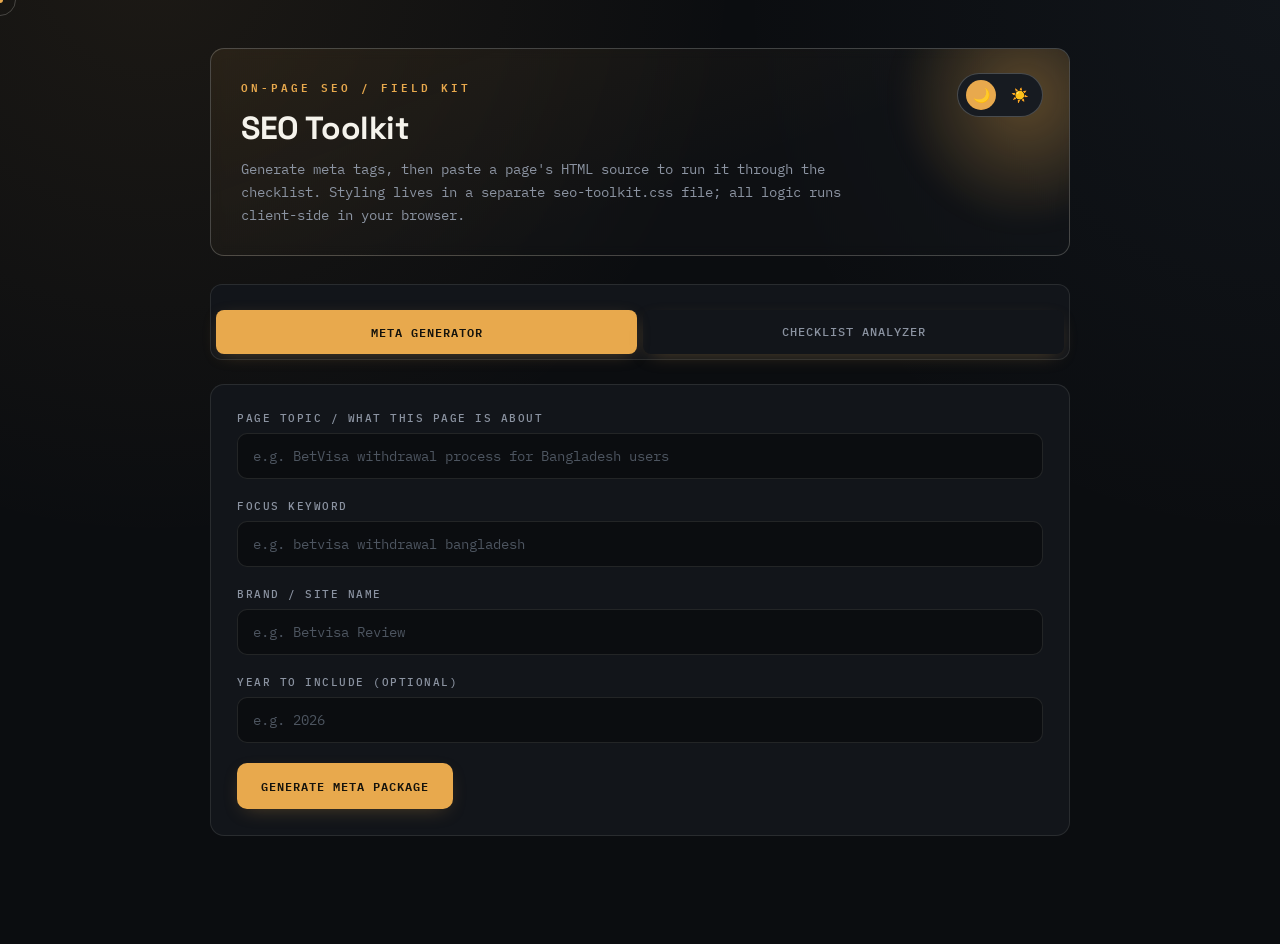
==== index.html @ 2aec8676 "Rename seo-toolkit.html to index.html" ====
<!DOCTYPE html>
<html lang="en">
<head>
<meta charset="UTF-8">
<meta name="viewport" content="width=device-width, initial-scale=1.0">
<title>SEO Toolkit — Generator + Checklist Analyzer</title>
<link rel="stylesheet" href="seo-toolkit.css">
</head>
<body>
<div class="cursor-ring" id="cursorRing"></div>
<div class="cursor-dot" id="cursorDot"></div>
<div class="wrap">

<div class="masthead">
  <div class="theme-toggle">
    <button id="themeDark" title="Dark mode">🌙</button>
    <button id="themeLight" title="Light mode">☀️</button>
  </div>
  <p class="eyebrow">On-Page SEO / Field Kit</p>
  <h1>SEO Toolkit</h1>
  <p class="sub">Generate meta tags, then paste a page's HTML source to run it through the checklist. Styling lives in a separate seo-toolkit.css file; all logic runs client-side in your browser.</p>
</div>

<div class="tabs">
  <button class="tab active" data-tab="generator">Meta Generator</button>
  <button class="tab" data-tab="checker">Checklist Analyzer</button>
</div>

<!-- GENERATOR PANEL -->
<div class="panel active" id="generator">
  <div class="card">
    <label>Page topic / what this page is about</label>
    <input type="text" id="gen-topic" placeholder="e.g. BetVisa withdrawal process for Bangladesh users">

    <label>Focus keyword</label>
    <input type="text" id="gen-keyword" placeholder="e.g. betvisa withdrawal bangladesh">

    <label>Brand / site name</label>
    <input type="text" id="gen-brand" placeholder="e.g. Betvisa Review">

    <label>Year to include (optional)</label>
    <input type="text" id="gen-year" placeholder="e.g. 2026">

    <button onclick="generateMeta()">Generate Meta Package</button>
  </div>

  <div class="card" id="gen-output" style="display:none;">
    <div class="section-label">Title Tag Options</div>
    <div id="gen-titles"></div>

    <div class="section-label">Meta Description Options</div>
    <div id="gen-descriptions"></div>

    <div class="section-label">Focus Keyword</div>
    <div class="result">
      <button class="copy" onclick="copyText('gen-fk')">Copy</button>
      <div class="val" id="gen-fk"></div>
    </div>
  </div>
</div>

<!-- CHECKER PANEL -->
<div class="panel" id="checker">
  <div class="card">
    <label>Page URL (used to check canonical / self-referencing links)</label>
    <input type="text" id="check-url" placeholder="https://example.com/page-slug/">

    <label>Paste the page's HTML source (Ctrl+U on the live page, then Ctrl+A, Ctrl+C, paste here)</label>
    <textarea id="check-html" placeholder="&lt;html&gt;...&lt;/html&gt;"></textarea>

    <button onclick="runChecklist()">Run Checklist</button>
    <button class="secondary" onclick="document.getElementById('check-html').value='';document.getElementById('check-results').style.display='none';">Clear</button>
    <div class="hint">Tip: on the live page, right-click → "View Page Source", select all, copy, paste above. This tool cannot fetch pages directly (browsers block cross-site requests) — pasting the source is the reliable way.</div>
  </div>

  <div id="check-results" style="display:none;">
    <div class="card" id="check-meta-card">
      <div class="section-label">Auto-Suggested Meta (pulled from this page's own H1 &amp; title)</div>
      <div id="check-titles"></div>
      <div class="section-label">Meta Description Options</div>
      <div id="check-descriptions"></div>
      <div class="section-label">Focus Keyword</div>
      <div class="result">
        <button class="copy" onclick="copyText('check-fk')">Copy</button>
        <div class="val" id="check-fk"></div>
      </div>
      <div class="hint" id="check-extract-note"></div>
    </div>

    <div class="summary" id="check-summary"></div>
    <div class="card" id="check-list"></div>
  </div>
</div>

</div><!-- /.wrap -->

<script src="seo-toolkit.js"></script>

</body>
</html>
---- seo-toolkit.css ----
@import url('https://fonts.googleapis.com/css2?family=Space+Grotesk:wght@500;600;700&family=IBM+Plex+Mono:wght@400;500;600&display=swap');

:root{
  --ink:#0b0d10; --paper:#f5f3ec; --panel:#12151a; --panel2:#171b21;
  --line: rgba(245,243,236,0.10); --line-strong: rgba(245,243,236,0.22);
  --text:#eceae3; --muted:#8b93a1;
  --accent:#e8a94d; --accent-soft:#c98a3a; --accent-glow: rgba(232,169,77,0.35);
  --good:#7dd88f; --bad:#ef6a5f; --warn:#e8a94d;
}

html[data-theme="light"]{
  --ink:#f7f5ef; --paper:#1c1c1a; --panel:#ffffff; --panel2:#f0eee5;
  --line: rgba(20,20,18,0.10); --line-strong: rgba(20,20,18,0.20);
  --text:#242420; --muted:#6b7280;
  --accent:#c9822f; --accent-soft:#a86a22; --accent-glow: rgba(201,130,47,0.25);
  --good:#2c9a56; --bad:#d9463b; --warn:#c9822f;
}
html[data-theme="light"] body{
  background:
    radial-gradient(circle at 12% -5%, rgba(201,130,47,0.06), transparent 40%),
    radial-gradient(circle at 100% 0%, rgba(125,168,216,0.05), transparent 35%),
    var(--ink);
}
html[data-theme="light"] .tab.active,
html[data-theme="light"] button:not(.secondary){ color:#fff8ef; }

*{box-sizing:border-box;}
html{scroll-behavior:smooth;}

body{
  margin:0; font-family:'IBM Plex Mono', ui-monospace, monospace;
  background:
    radial-gradient(circle at 12% -5%, rgba(232,169,77,0.08), transparent 40%),
    radial-gradient(circle at 100% 0%, rgba(125,168,216,0.05), transparent 35%),
    var(--ink);
  color:var(--text); padding:48px 24px 90px;
  background-attachment:fixed;
  cursor:none;
}

/* ============ CUSTOM CURSOR ============ */
.cursor-dot, .cursor-ring{
  position:fixed; top:0; left:0; pointer-events:none; z-index:9999;
  transform:translate(-50%,-50%);
}
.cursor-dot{
  width:6px; height:6px; border-radius:50%; background:var(--accent);
  transition:transform .1s ease, background .2s ease;
}
.cursor-ring{
  width:32px; height:32px; border-radius:50%; border:1px solid var(--line-strong);
  transition:width .18s ease, height .18s ease, border-color .18s ease, transform .06s linear, opacity .18s ease;
}
body.cursor-active .cursor-ring{
  border-color:var(--accent); width:44px; height:44px;
}
body.cursor-active .cursor-dot{
  background:var(--paper); transform:translate(-50%,-50%) scale(0.6);
}
.cursor-ring.clicking{ width:24px; height:24px; border-color:var(--accent); }

@media (hover:none), (pointer:coarse){
  body{cursor:auto;}
  .cursor-dot, .cursor-ring{display:none;}
}

/* click ripple */
.click-ripple{
  position:fixed; z-index:9998; pointer-events:none;
  width:10px; height:10px; border-radius:50%;
  border:1px solid var(--accent);
  transform:translate(-50%,-50%); opacity:0.9;
  animation:rippleOut .5s ease-out forwards;
}
@keyframes rippleOut{
  to{ width:70px; height:70px; opacity:0; }
}

/* ============ LAYOUT ============ */
.wrap{max-width:860px; margin:0 auto;}

.masthead{
  border:1px solid var(--line-strong); border-radius:14px; padding:28px 30px;
  margin-bottom:28px; position:relative; overflow:hidden;
  background:linear-gradient(160deg, rgba(232,169,77,0.08), rgba(255,255,255,0.015) 60%);
  backdrop-filter:blur(6px);
}
.masthead::after{
  content:''; position:absolute; top:-40%; right:-10%; width:260px; height:260px;
  background:radial-gradient(circle, var(--accent-glow), transparent 70%);
  filter:blur(10px); pointer-events:none;
}
.eyebrow{
  font-size:11px; letter-spacing:3px; color:var(--accent); text-transform:uppercase;
  margin:0 0 12px; font-weight:600; position:relative;
}
h1{
  font-family:'Space Grotesk', sans-serif; font-size:32px; font-weight:700;
  margin:0 0 10px; letter-spacing:-0.4px; color:var(--paper); position:relative;
}
.sub{color:var(--muted); margin:0; font-size:13.5px; line-height:1.7; max-width:600px; position:relative;}

/* ============ TABS ============ */
.tabs{
  display:flex; gap:6px; margin-bottom:24px; padding:5px;
  background:var(--panel); border:1px solid var(--line); border-radius:12px;
}
.tab{
  flex:1; padding:12px 18px; background:transparent; border:none; border-radius:8px;
  cursor:none; font-size:12px; color:var(--muted); font-family:'IBM Plex Mono',monospace;
  letter-spacing:1px; text-transform:uppercase; font-weight:500;
  transition:background .18s ease, color .18s ease; text-align:center;
}
.tab.active{background:var(--accent); color:#15130c; font-weight:600; box-shadow:0 4px 18px -6px var(--accent-glow);}
.tab:not(.active):hover{color:var(--text); background:var(--panel2);}
.panel{display:none;}
.panel.active{display:block; animation:fadeIn .3s ease;}
@keyframes fadeIn{from{opacity:0; transform:translateY(6px);} to{opacity:1; transform:translateY(0);}}

/* ============ CARDS ============ */
.card{
  background:var(--panel); border:1px solid var(--line); border-radius:14px;
  padding:26px; margin-bottom:18px; position:relative;
  transition:border-color .2s ease;
}
.card:hover{border-color:var(--line-strong);}

label{
  display:block; font-size:10.5px; color:var(--muted); margin-bottom:8px; margin-top:20px;
  text-transform:uppercase; letter-spacing:1.5px; font-weight:500;
}
label:first-child{margin-top:0;}

input[type=text], textarea{
  width:100%; background:var(--ink); border:1px solid var(--line); color:var(--text);
  padding:13px 15px; border-radius:10px; font-size:13.5px; font-family:'IBM Plex Mono',monospace;
  transition:border-color .18s ease, box-shadow .18s ease;
}
input[type=text]:focus, textarea:focus{
  outline:none; border-color:var(--accent); box-shadow:0 0 0 3px rgba(232,169,77,0.12);
}
input[type=text]::placeholder, textarea::placeholder{color:#4d5560;}
textarea{min-height:180px; font-size:11.5px; resize:vertical; line-height:1.6;}

/* ============ BUTTONS ============ */
button{
  background:var(--accent); color:#15130c; border:none; padding:13px 24px;
  border-radius:10px; font-size:12px; cursor:none; margin-top:20px; font-weight:600;
  font-family:'IBM Plex Mono',monospace; letter-spacing:1px; text-transform:uppercase;
  transition:transform .12s ease, box-shadow .18s ease, background .18s ease;
  box-shadow:0 6px 20px -8px var(--accent-glow);
}
button:hover{background:#f2bd6b; box-shadow:0 8px 24px -6px var(--accent-glow); transform:translateY(-1px);}
button:active{transform:translateY(0) scale(0.97);}
button.secondary{
  background:transparent; border:1px solid var(--line-strong); color:var(--muted);
  margin-left:10px; box-shadow:none;
}
button.secondary:hover{color:var(--text); border-color:var(--text); background:transparent; box-shadow:none; transform:none;}

/* ============ RESULT BLOCKS ============ */
.result{
  background:var(--ink); border:1px solid var(--line); border-radius:10px;
  padding:16px 18px; margin-top:10px; position:relative;
  transition:border-color .18s ease;
}
.result:hover{border-color:var(--line-strong);}
.result .val{
  font-size:14px; line-height:1.6; word-break:break-word; white-space:pre-wrap;
  font-family:'Space Grotesk',sans-serif; color:var(--paper);
}
.charcount{font-size:10.5px; margin-top:9px; letter-spacing:0.5px; text-transform:uppercase; font-weight:500;}
.charcount.ok{color:var(--good);}
.charcount.bad{color:var(--bad);}
.copy{
  position:absolute; top:12px; right:12px; background:transparent; border:1px solid var(--line-strong);
  color:var(--muted); font-size:10px; padding:5px 12px; border-radius:6px; cursor:none; margin:0;
  letter-spacing:1px; text-transform:uppercase; transition:color .15s ease, border-color .15s ease;
}
.copy:hover{color:var(--accent); border-color:var(--accent);}

.section-label{
  font-size:10.5px; color:var(--accent); text-transform:uppercase; letter-spacing:2px;
  margin:24px 0 10px; font-weight:600; display:flex; align-items:center; gap:10px;
}
.section-label::after{content:''; flex:1; height:1px; background:var(--line);}
.section-label:first-child{margin-top:0;}

/* ============ CHECKLIST ITEMS ============ */
.check-item{
  display:flex; gap:14px; padding:15px 0; border-bottom:1px solid var(--line);
  align-items:flex-start; transition:padding-left .15s ease;
}
.check-item:hover{padding-left:4px;}
.check-item:last-child{border-bottom:none;}
.icon{
  font-size:12px; width:24px; height:24px; flex-shrink:0; text-align:center;
  border-radius:50%; display:flex; align-items:center; justify-content:center;
  margin-top:1px; font-weight:700; font-family:'Space Grotesk',sans-serif;
}
.icon.pass{color:var(--good); background:rgba(125,216,143,0.12); border:1px solid rgba(125,216,143,0.35);}
.icon.fail{color:var(--bad); background:rgba(239,106,95,0.12); border:1px solid rgba(239,106,95,0.35);}
.icon.warn{color:var(--warn); background:rgba(232,169,77,0.12); border:1px solid rgba(232,169,77,0.35);}
.check-text .title{font-size:13.5px; font-weight:600; margin-bottom:4px; font-family:'Space Grotesk',sans-serif; color:var(--paper);}
.check-text .detail{font-size:12.5px; color:var(--muted); line-height:1.65;}

/* ============ SUMMARY STATS ============ */
.summary{display:flex; gap:12px; margin-bottom:18px; flex-wrap:wrap;}
.stat{
  background:var(--panel); border:1px solid var(--line); border-radius:12px;
  padding:18px 20px; text-align:center; flex:1; min-width:100px; position:relative; overflow:hidden;
  transition:transform .15s ease;
}
.stat:hover{transform:translateY(-2px);}
.stat .num{font-size:32px; font-weight:700; font-family:'Space Grotesk',sans-serif;}
.stat .lbl{font-size:10px; color:var(--muted); text-transform:uppercase; margin-top:4px; letter-spacing:2px;}
.stat.pass{border-color:rgba(125,216,143,0.3);} .stat.pass .num{color:var(--good);}
.stat.fail{border-color:rgba(239,106,95,0.3);} .stat.fail .num{color:var(--bad);}
.stat.warn{border-color:rgba(232,169,77,0.3);} .stat.warn .num{color:var(--warn);}

.hint{
  font-size:11.5px; color:var(--muted); margin-top:14px; line-height:1.7;
  padding-top:14px; border-top:1px dashed var(--line);
}

/* ============ THEME TOGGLE ============ */
.theme-toggle{
  position:absolute; top:24px; right:26px; z-index:2;
  display:flex; align-items:center; gap:8px;
  background:var(--panel2); border:1px solid var(--line-strong); border-radius:999px;
  padding:6px 8px; cursor:none;
}
.theme-toggle button{
  all:unset; cursor:none; width:30px; height:30px; border-radius:50%;
  display:flex; align-items:center; justify-content:center; font-size:14px;
  transition:background .18s ease, color .18s ease; margin:0; box-shadow:none;
  color:var(--muted);
}
.theme-toggle button.active{background:var(--accent); color:#15130c;}

/* ============ RESPONSIVE ============ */
@media (max-width: 720px){
  body{padding:70px 16px 60px;}
  .masthead{padding:22px 20px; border-radius:12px;}
  .theme-toggle{top:16px; right:16px; padding:5px 6px;}
  .theme-toggle button{width:26px; height:26px; font-size:12px;}
  h1{font-size:24px;}
  .sub{font-size:12.5px; max-width:100%;}
  .eyebrow{font-size:10px;}

  .tabs{flex-direction:column; gap:4px;}
  .tab{padding:12px;}

  .card{padding:18px; border-radius:12px;}
  textarea{min-height:140px; font-size:11px;}

  button{width:100%; margin-right:0;}
  button.secondary{margin-left:0; margin-top:10px;}

  .summary{flex-direction:column;}
  .stat{min-width:0;}

  .check-item{gap:10px;}
  .check-text .title{font-size:13px;}
  .check-text .detail{font-size:12px;}

  .copy{position:static; display:inline-block; margin-bottom:10px;}
  .result{padding:14px;}
}

@media (max-width: 420px){
  h1{font-size:21px;}
  .masthead::after{display:none;}
}
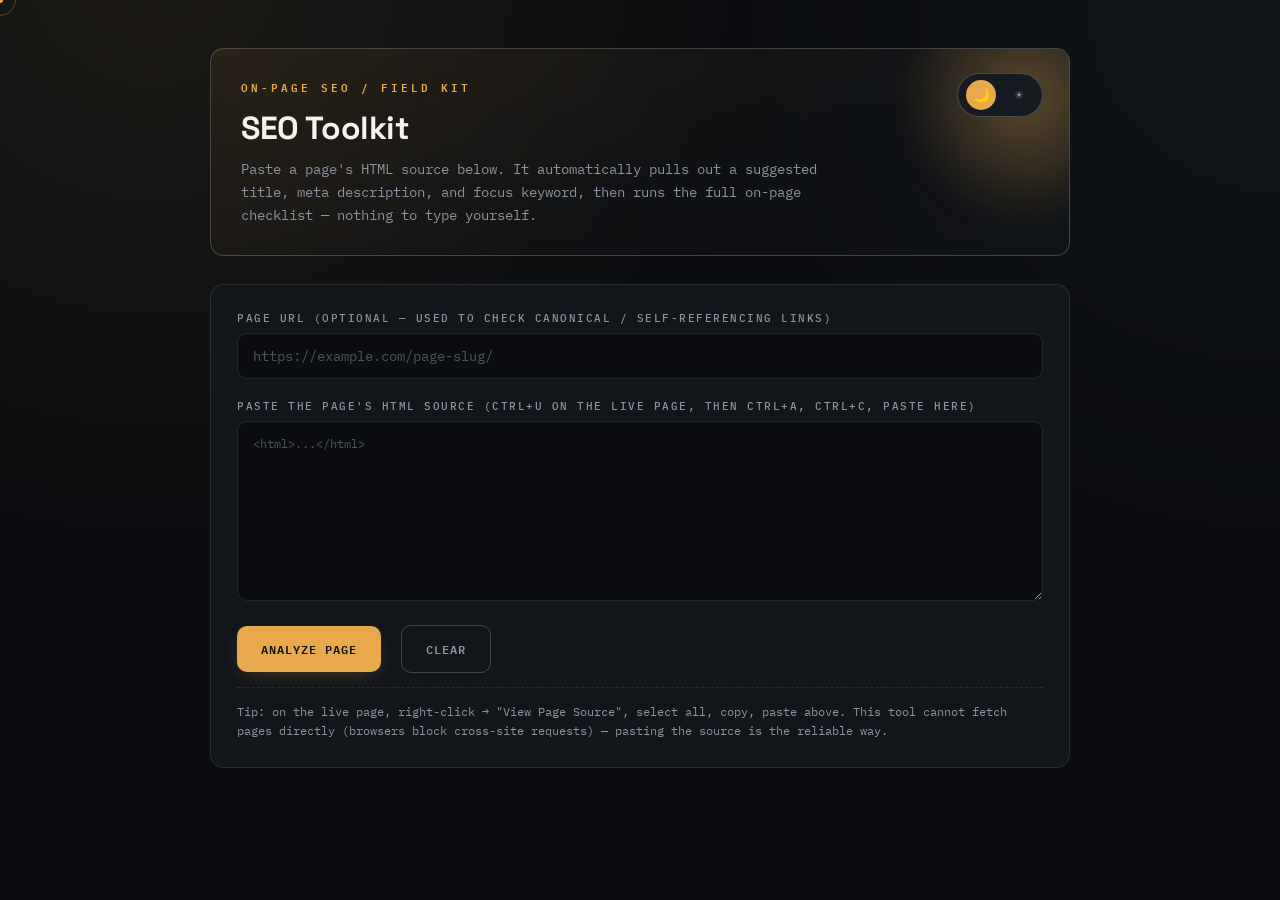
==== commit 070f1e2b: "Revise SEO Toolkit instructions and labels" ====
--- a/index.html
+++ b/index.html
@@ -18,68 +18,30 @@
   </div>
   <p class="eyebrow">On-Page SEO / Field Kit</p>
   <h1>SEO Toolkit</h1>
-  <p class="sub">Generate meta tags, then paste a page's HTML source to run it through the checklist. Styling lives in a separate seo-toolkit.css file; all logic runs client-side in your browser.</p>
+  <p class="sub">Paste a page's HTML source below. It automatically pulls out a suggested title, meta description, and focus keyword, then runs the full on-page checklist — nothing to type yourself.</p>
 </div>
 
-<div class="tabs">
-  <button class="tab active" data-tab="generator">Meta Generator</button>
-  <button class="tab" data-tab="checker">Checklist Analyzer</button>
-</div>
-
-<!-- GENERATOR PANEL -->
-<div class="panel active" id="generator">
+<!-- SINGLE PANEL: paste source, get everything -->
+<div class="panel active" id="checker">
   <div class="card">
-    <label>Page topic / what this page is about</label>
-    <input type="text" id="gen-topic" placeholder="e.g. BetVisa withdrawal process for Bangladesh users">
-
-    <label>Focus keyword</label>
-    <input type="text" id="gen-keyword" placeholder="e.g. betvisa withdrawal bangladesh">
-
-    <label>Brand / site name</label>
-    <input type="text" id="gen-brand" placeholder="e.g. Betvisa Review">
-
-    <label>Year to include (optional)</label>
-    <input type="text" id="gen-year" placeholder="e.g. 2026">
-
-    <button onclick="generateMeta()">Generate Meta Package</button>
-  </div>
-
-  <div class="card" id="gen-output" style="display:none;">
-    <div class="section-label">Title Tag Options</div>
-    <div id="gen-titles"></div>
-
-    <div class="section-label">Meta Description Options</div>
-    <div id="gen-descriptions"></div>
-
-    <div class="section-label">Focus Keyword</div>
-    <div class="result">
-      <button class="copy" onclick="copyText('gen-fk')">Copy</button>
-      <div class="val" id="gen-fk"></div>
-    </div>
-  </div>
-</div>
-
-<!-- CHECKER PANEL -->
-<div class="panel" id="checker">
-  <div class="card">
-    <label>Page URL (used to check canonical / self-referencing links)</label>
+    <label>Page URL (optional — used to check canonical / self-referencing links)</label>
     <input type="text" id="check-url" placeholder="https://example.com/page-slug/">
 
     <label>Paste the page's HTML source (Ctrl+U on the live page, then Ctrl+A, Ctrl+C, paste here)</label>
     <textarea id="check-html" placeholder="&lt;html&gt;...&lt;/html&gt;"></textarea>
 
-    <button onclick="runChecklist()">Run Checklist</button>
+    <button onclick="runChecklist()">Analyze Page</button>
     <button class="secondary" onclick="document.getElementById('check-html').value='';document.getElementById('check-results').style.display='none';">Clear</button>
     <div class="hint">Tip: on the live page, right-click → "View Page Source", select all, copy, paste above. This tool cannot fetch pages directly (browsers block cross-site requests) — pasting the source is the reliable way.</div>
   </div>
 
   <div id="check-results" style="display:none;">
     <div class="card" id="check-meta-card">
-      <div class="section-label">Auto-Suggested Meta (pulled from this page's own H1 &amp; title)</div>
+      <div class="section-label">Suggested Title Tag</div>
       <div id="check-titles"></div>
-      <div class="section-label">Meta Description Options</div>
+      <div class="section-label">Suggested Meta Description</div>
       <div id="check-descriptions"></div>
-      <div class="section-label">Focus Keyword</div>
+      <div class="section-label">Suggested Focus Keyword</div>
       <div class="result">
         <button class="copy" onclick="copyText('check-fk')">Copy</button>
         <div class="val" id="check-fk"></div>
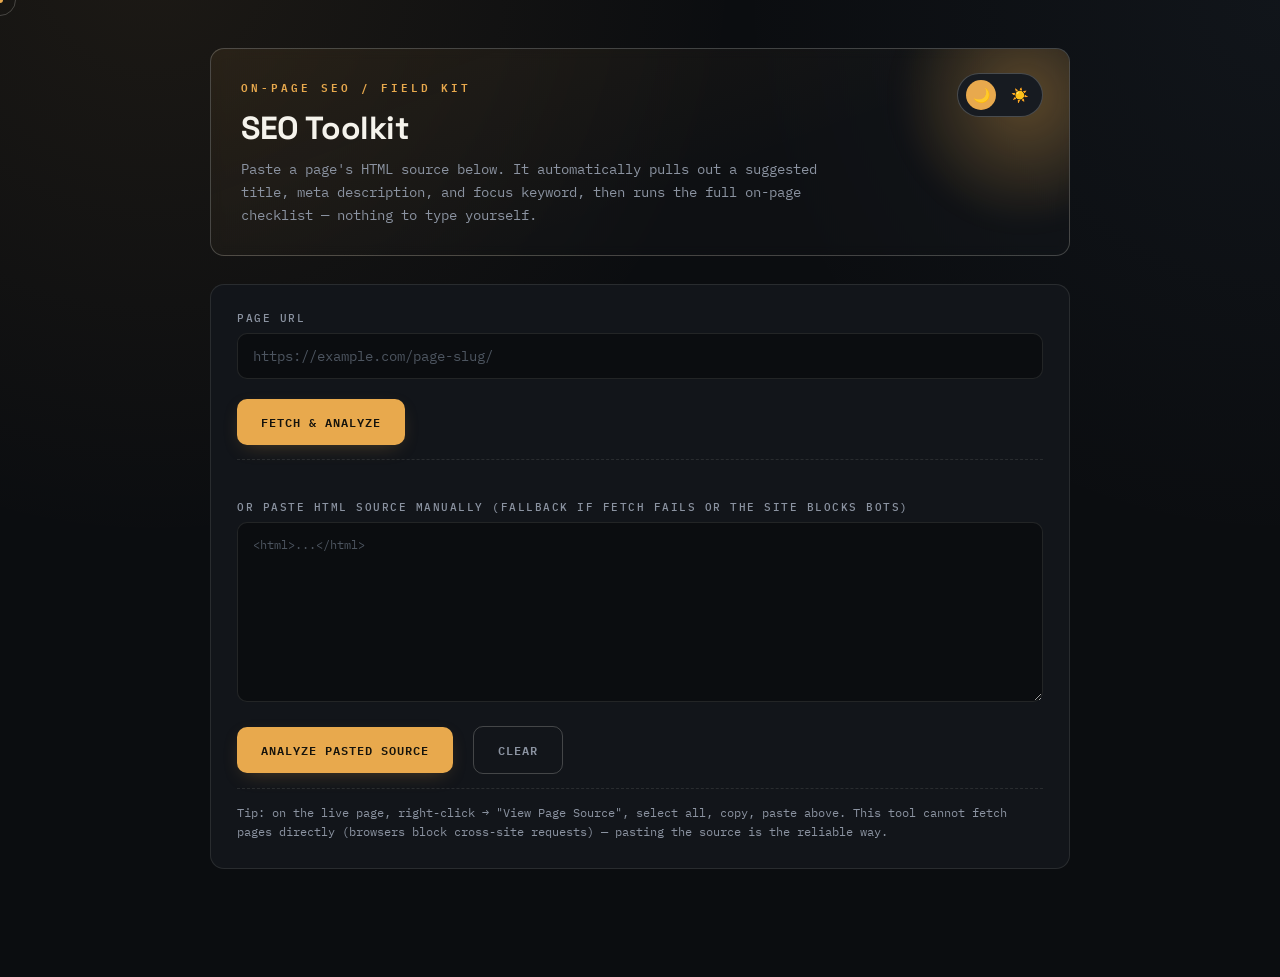
==== commit f8e80b03: "Rename seo-toolkit.html to index.html" ====
--- a/index.html
+++ b/index.html
@@ -24,13 +24,15 @@
 <!-- SINGLE PANEL: paste source, get everything -->
 <div class="panel active" id="checker">
   <div class="card">
-    <label>Page URL (optional — used to check canonical / self-referencing links)</label>
+    <label>Page URL</label>
     <input type="text" id="check-url" placeholder="https://example.com/page-slug/">
+    <button onclick="fetchAndAnalyze()">Fetch &amp; Analyze</button>
+    <div class="hint" id="fetch-status"></div>
 
-    <label>Paste the page's HTML source (Ctrl+U on the live page, then Ctrl+A, Ctrl+C, paste here)</label>
+    <label style="margin-top:26px;">Or paste HTML source manually (fallback if fetch fails or the site blocks bots)</label>
     <textarea id="check-html" placeholder="&lt;html&gt;...&lt;/html&gt;"></textarea>
 
-    <button onclick="runChecklist()">Analyze Page</button>
+    <button onclick="runChecklist()">Analyze Pasted Source</button>
     <button class="secondary" onclick="document.getElementById('check-html').value='';document.getElementById('check-results').style.display='none';">Clear</button>
     <div class="hint">Tip: on the live page, right-click → "View Page Source", select all, copy, paste above. This tool cannot fetch pages directly (browsers block cross-site requests) — pasting the source is the reliable way.</div>
   </div>
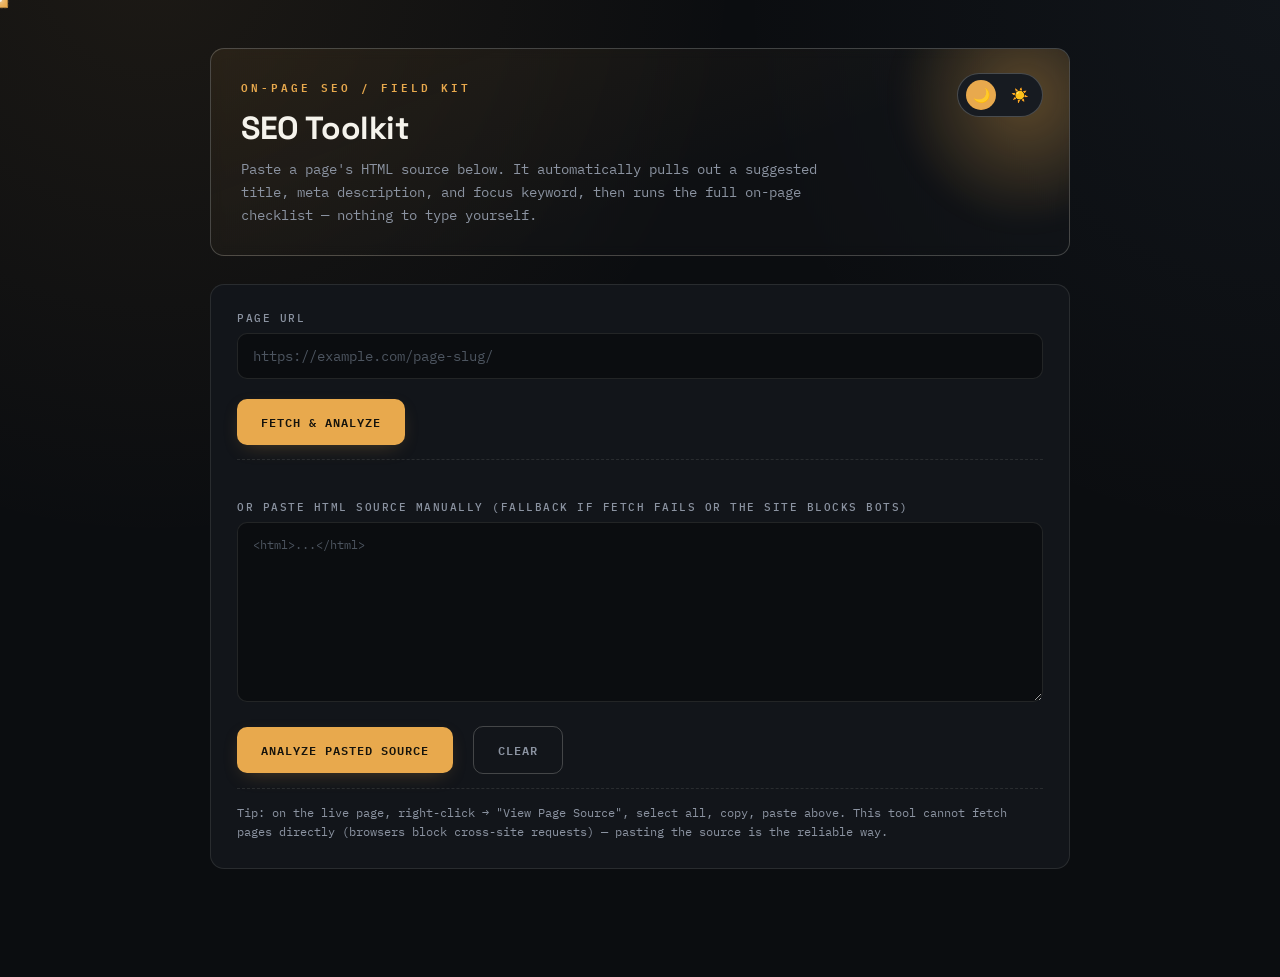
==== commit a006c382: "Update index.html" ====
--- a/index.html
+++ b/index.html
@@ -7,8 +7,8 @@
 <link rel="stylesheet" href="seo-toolkit.css">
 </head>
 <body>
-<div class="cursor-ring" id="cursorRing"></div>
-<div class="cursor-dot" id="cursorDot"></div>
+<div class="cursor-shape" id="cursorShape"></div>
+<div class="cursor-core" id="cursorCore"></div>
 <div class="wrap">
 
 <div class="masthead">
@@ -25,7 +25,7 @@
 <div class="panel active" id="checker">
   <div class="card">
     <label>Page URL</label>
-    <input type="text" id="check-url" placeholder="https://example.com/page-slug/">
+    <input type="text" id="check-url" placeholder="https://example.com/page-slug/" onkeydown="if(event.key==='Enter'){event.preventDefault(); fetchAndAnalyze();}">
     <button onclick="fetchAndAnalyze()">Fetch &amp; Analyze</button>
     <div class="hint" id="fetch-status"></div>
 
--- a/seo-toolkit.css
+++ b/seo-toolkit.css
@@ -39,41 +39,65 @@
 }
 
 /* ============ CUSTOM CURSOR ============ */
-.cursor-dot, .cursor-ring{
+.cursor-shape{
   position:fixed; top:0; left:0; pointer-events:none; z-index:9999;
+  width:22px; height:22px; transform:translate(-50%,-50%) rotate(45deg);
+  transition:width .2s ease, height .2s ease;
+}
+.cursor-shape::before{
+  content:''; position:absolute; inset:0;
+  background:var(--accent);
+  clip-path:polygon(50% 0%, 100% 50%, 50% 100%, 0% 50%);
+  box-shadow:0 0 14px 2px var(--accent-glow), 0 0 2px var(--accent);
+  transition:background .2s ease, clip-path .2s ease;
+}
+.cursor-core{
+  position:fixed; top:0; left:0; pointer-events:none; z-index:9999;
+  width:4px; height:4px; border-radius:50%; background:var(--paper);
   transform:translate(-50%,-50%);
-}
-.cursor-dot{
-  width:6px; height:6px; border-radius:50%; background:var(--accent);
-  transition:transform .1s ease, background .2s ease;
-}
-.cursor-ring{
-  width:32px; height:32px; border-radius:50%; border:1px solid var(--line-strong);
-  transition:width .18s ease, height .18s ease, border-color .18s ease, transform .06s linear, opacity .18s ease;
-}
-body.cursor-active .cursor-ring{
-  border-color:var(--accent); width:44px; height:44px;
-}
-body.cursor-active .cursor-dot{
-  background:var(--paper); transform:translate(-50%,-50%) scale(0.6);
-}
-.cursor-ring.clicking{ width:24px; height:24px; border-color:var(--accent); }
+  box-shadow:0 0 6px 1px var(--paper);
+}
+
+body.cursor-active .cursor-shape{
+  width:34px; height:34px;
+}
+body.cursor-active .cursor-shape::before{
+  clip-path:polygon(50% 0%, 100% 50%, 50% 100%, 0% 50%);
+  background:transparent; border:1.5px solid var(--accent);
+  box-shadow:0 0 20px 4px var(--accent-glow);
+}
+.cursor-shape.clicking{ width:14px; height:14px; }
 
 @media (hover:none), (pointer:coarse){
   body{cursor:auto;}
-  .cursor-dot, .cursor-ring{display:none;}
-}
-
-/* click ripple */
-.click-ripple{
+  .cursor-shape, .cursor-core, .trail-particle{display:none;}
+}
+
+/* particle trail — small fading sparks following the cursor */
+.trail-particle{
+  position:fixed; z-index:9997; pointer-events:none;
+  width:5px; height:5px; border-radius:50%;
+  background:var(--accent);
+  transform:translate(-50%,-50%);
+  opacity:0.7;
+  animation:trailFade .6s ease-out forwards;
+}
+@keyframes trailFade{
+  to{ opacity:0; transform:translate(-50%,-50%) scale(0.2); }
+}
+
+/* click burst — several particles radiating outward on click */
+.burst-particle{
   position:fixed; z-index:9998; pointer-events:none;
-  width:10px; height:10px; border-radius:50%;
-  border:1px solid var(--accent);
-  transform:translate(-50%,-50%); opacity:0.9;
-  animation:rippleOut .5s ease-out forwards;
-}
-@keyframes rippleOut{
-  to{ width:70px; height:70px; opacity:0; }
+  width:5px; height:5px; border-radius:50%; background:var(--accent);
+  transform:translate(-50%,-50%);
+  animation:burstOut .5s cubic-bezier(.22,.85,.4,1) forwards;
+}
+@keyframes burstOut{
+  to{
+    transform:translate(calc(-50% + var(--bx)), calc(-50% + var(--by))) scale(0.2);
+    opacity:0;
+  }
 }
 
 /* ============ LAYOUT ============ */
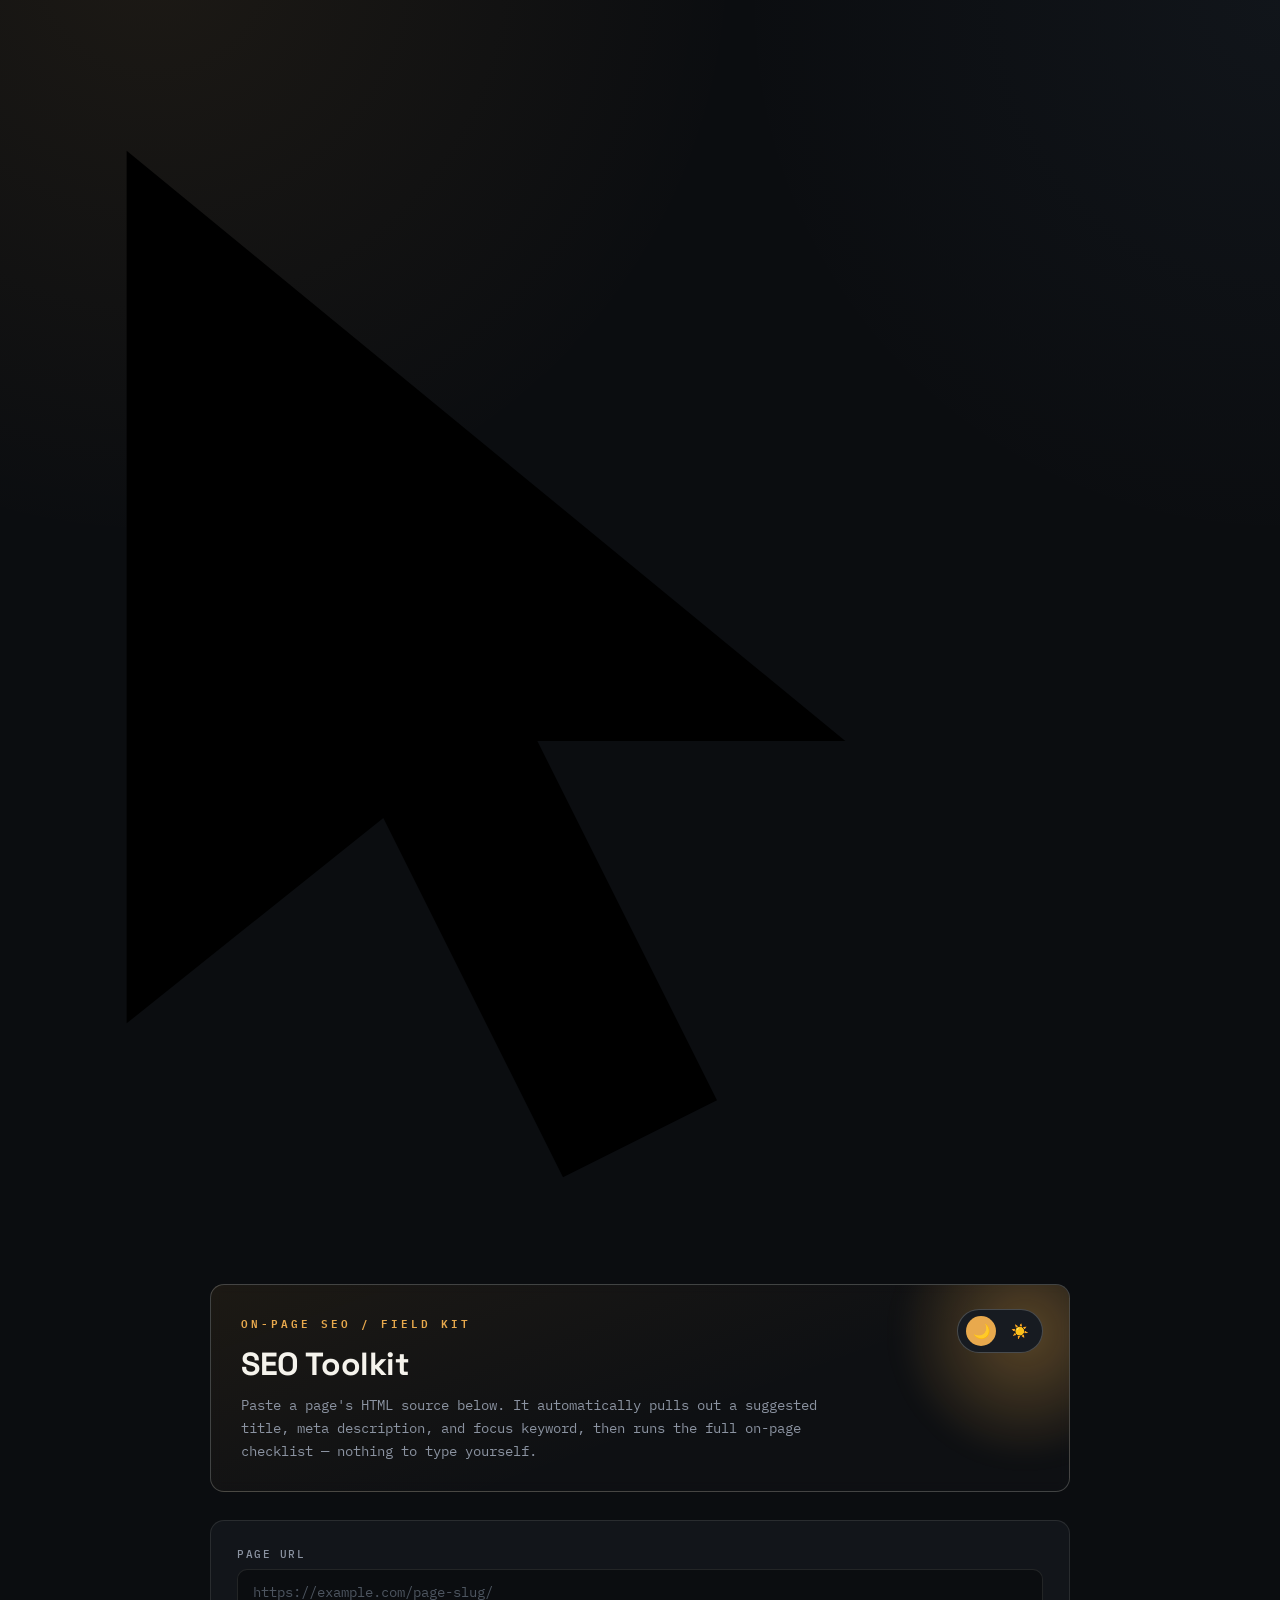
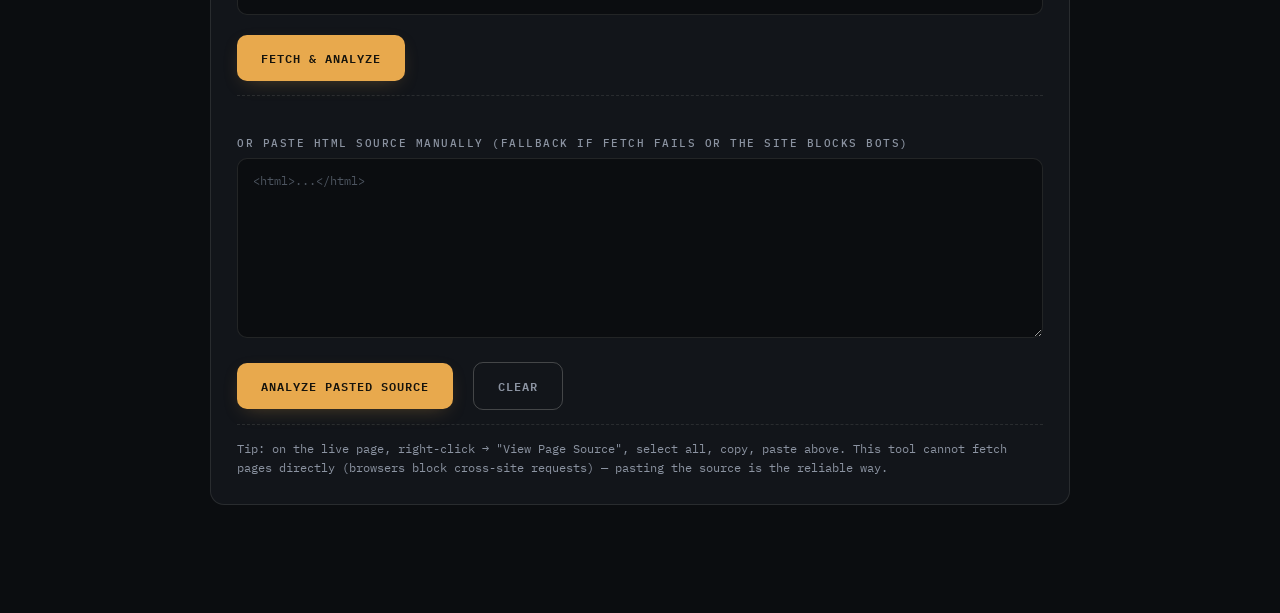
==== commit 58756183: "Add cursor arrow SVG to index.html" ====
--- a/index.html
+++ b/index.html
@@ -7,8 +7,11 @@
 <link rel="stylesheet" href="seo-toolkit.css">
 </head>
 <body>
-<div class="cursor-shape" id="cursorShape"></div>
-<div class="cursor-core" id="cursorCore"></div>
+<div class="cursor-arrow" id="cursorArrow">
+  <svg viewBox="0 0 24 24" xmlns="http://www.w3.org/2000/svg">
+    <path d="M2 2 L2 19 L7 15 L10.5 22 L13.5 20.5 L10 13.5 L16 13.5 Z"/>
+  </svg>
+</div>
 <div class="wrap">
 
 <div class="masthead">
